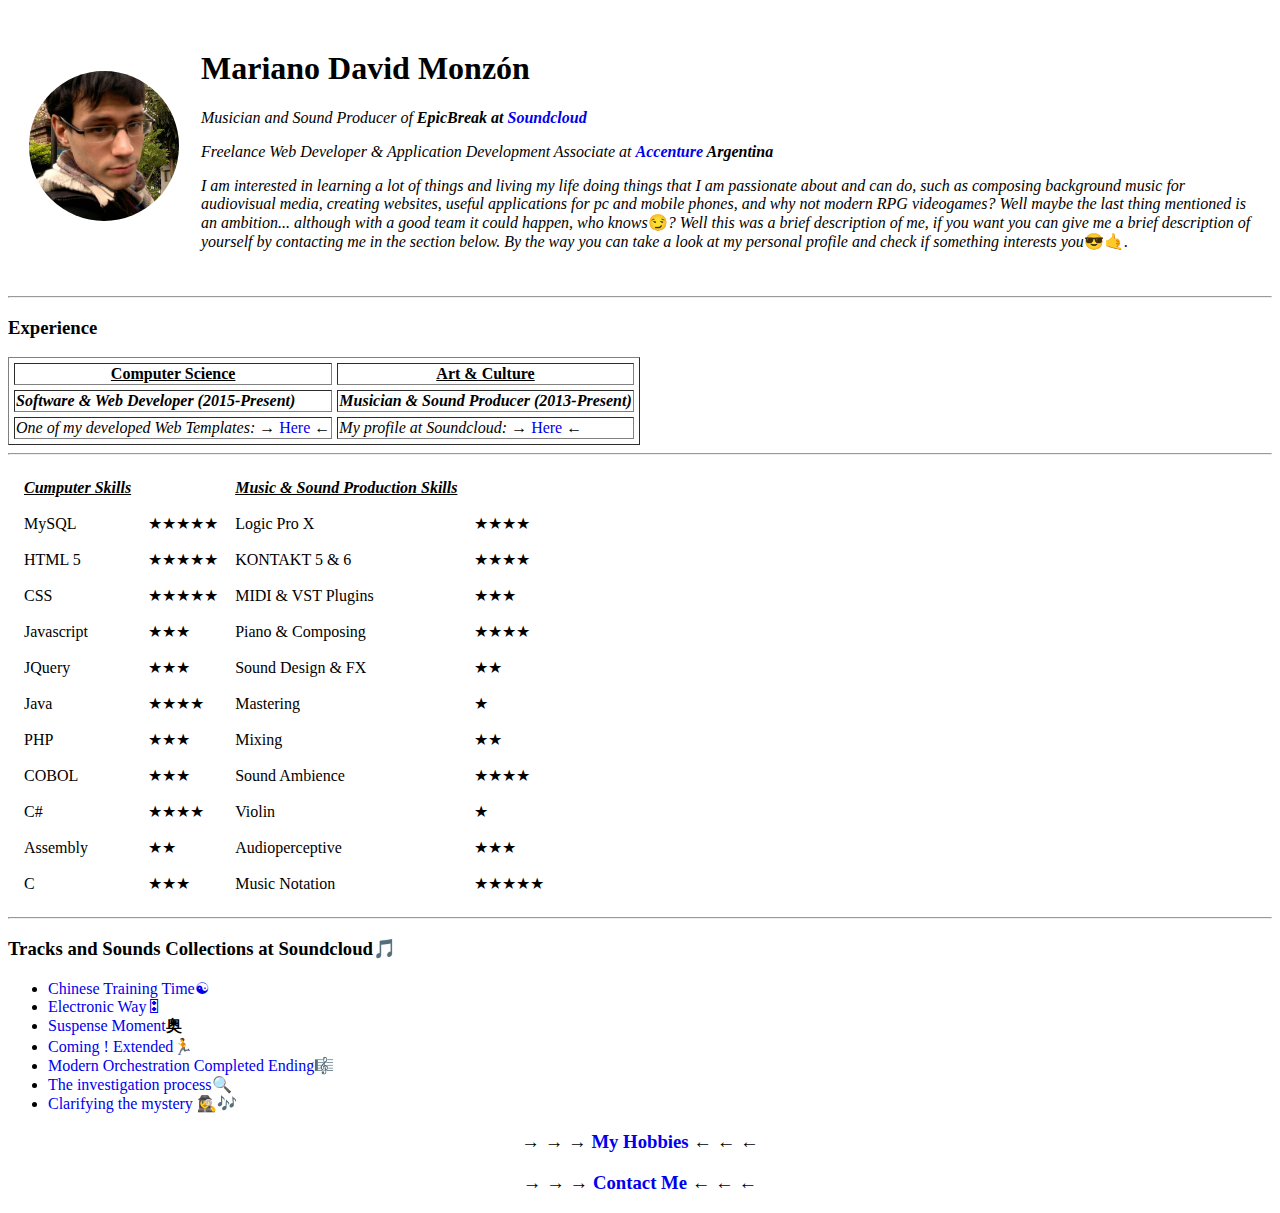
==== index.html @ 82ca603f "Add initial resume website files" ====
<!DOCTYPE html>
<html lang="en">

<head>
    <meta charset="UTF-8">
    <meta name="viewport" content="width=device-width, initial-scale=1.0">
    <title>∑ Mariano's Personal Website</title>
</head>


<body>
    <table cellspacing="20">
        <tr>
            <td><img src="Images/Profile_Picture.png" height="150 px" width="150 px" style="border-radius: 100px;"
                    alt="Mariano Profile Picture"></td>
            <td>
                <h1>Mariano David Monzón</h1>


                <p><em>Musician and Sound Producer of <strong>EpicBreak at
                            <a href="https://soundcloud.com/discover" style="text-decoration: none;"
                                target="_blank">Soundcloud</a></strong></em></p>
                <p><em>Freelance Web Developer & Application Development Associate at <strong><a
                            href="https://www.accenture.com/ar-es" style="text-decoration: none;"
                            target="_blank">Accenture</a>
                            Argentina</strong></em></p>

                <p><em>I am interested in learning a lot of things and living my life doing things that I am passionate about and can do,
                    such as composing background music for audiovisual media, creating websites, useful applications for
                    pc and mobile phones, and why not modern RPG videogames? Well maybe the last thing mentioned
                    is an ambition... although with a good team it could happen, who knows</em>😏<em>?
                    Well this was a brief description of me, if you want you can give me a brief description of yourself
                    by contacting me in the section below. By the way you can take a look at my personal profile and
                    check if something interests you</em>😎🤙.</p>
            </td>
        </tr>
    </table>
    <hr>

    <h3>Experience</h3>
    <table border="1" cellspacing="5">
        <thead>

            <th><u>Computer Science</u></th>
            <th><u>Art & Culture</u></th>

        </thead>
        <tbody>

            <tr>

                <td><b><i>Software & Web Developer (2015-Present)</i></b></td>
                <td><b><i>Musician & Sound
                            Producer (2013-Present)</i></b></td>

            </tr>
            <tr>

                <td><i>One of my developed Web Templates: </i><strong>→ </strong><a
                        href="https://optimistic-ardinghelli-edeb0c.netlify.app/" style="text-decoration: none;"
                        target="_blank">Here</a><strong> ←</strong></td>

                <td><i>My profile at Soundcloud: </i><strong>→ </strong><a href="https://soundcloud.com/epicbreak"
                        style="text-decoration: none;" target="_blank">Here</a><strong> ←
                    </strong></td>
            </tr>
        </tbody>
    </table>
    <hr>
    <table cellspacing="15">
        <thead>
            <tr>
                <td><u><strong><i>Cumputer Skills</i></strong></u></td>
                <td></td>
                <td><u><strong><i>Music & Sound Production Skills</i></strong></u></td>
                <td></td>
            </tr>

        </thead>
        <tbody>
            <tr>
                <td>MySQL</td>
                <td>★★★★★</td>
                <td>Logic Pro X</td>
                <td>★★★★</td>
            </tr>
            <tr>
                <td>HTML 5</td>
                <td>★★★★★</td>
                <td>KONTAKT 5 & 6</td>
                <td>★★★★</td>
            </tr>
            <tr>
                <td>CSS</td>
                <td>★★★★★</td>
                <td>MIDI & VST Plugins</td>
                <td>★★★</td>
            </tr>
            <tr>
                <td>Javascript</td>
                <td>★★★</td>
                <td>Piano & Composing</td>
                <td>★★★★</td>
            </tr>
            <tr>
                <td>JQuery</td>
                <td>★★★</td>
                <td>Sound Design & FX</td>
                <td>★★</td>
            </tr>
            <tr>
                <td>Java</td>
                <td>★★★★</td>
                <td>Mastering</td>
                <td>★</td>
            </tr>
            <tr>
                <td>PHP</td>
                <td>★★★</td>
                <td>Mixing</td>
                <td>★★</td>
            </tr>
            <tr>
                <td>COBOL</td>
                <td>★★★</td>
                <td>Sound Ambience</td>
                <td>★★★★</td>
            </tr>
            <tr>
                <td>C#</td>
                <td>★★★★</td>
                <td>Violin</td>
                <td>★</td>
            </tr>
            <tr>
                <td>Assembly</td>
                <td>★★</td>
                <td>Audioperceptive</td>
                <td>★★★</td>
            </tr>
            <tr>
                <td>C</td>
                <td>★★★</td>
                <td>Music Notation</td>
                <td>★★★★★</td>
            </tr>
        </tbody>
    </table>
 
<hr>
    <h3>Tracks and Sounds Collections at Soundcloud🎵</h3>
    <ul>
        <li><a href="https://soundcloud.com/epicbreak/chinese-training-time" style="text-decoration: none;"
                target="_blank">Chinese Training Time☯</a></li>
        <li><a href="https://soundcloud.com/epicbreak/electronic-way" style="text-decoration: none;"
                target="_blank">Electronic Way🎛</a></li>
        <li><a href="https://soundcloud.com/epicbreak/suspense-moment" style="text-decoration: none;"
                target="_blank">Suspense Moment</a><b>奥</b></li>
        <li><a href="https://soundcloud.com/epicbreak/action-coming-extended" style="text-decoration: none;"
                target="_blank"> Coming ! Extended🏃</a></li>
        <li><a href="https://soundcloud.com/epicbreak/modern-orchestration-completed-ending"
                style="text-decoration: none;" target="_blank">Modern Orchestration
                Completed Ending🎼 </a></li>
        <li><a href="https://soundcloud.com/epicbreak/the-investigation-process-wav" style="text-decoration: none;"
                target="_blank">The investigation process🔍</a>
        </li>
        <li><a href="https://soundcloud.com/epicbreak/clarifying-the-mystery" style="text-decoration: none;"
                target="_blank">Clarifying the mystery 🕵️‍♀️🎶</a></li>
    </ul>


    <h3 style="text-align: center;"><strong>→ → → </strong><a href="hobbies.html" style="text-decoration: none;"
            target="_blank">My Hobbies</a>
        <strong> ← ← ←</strong></h3>

    <h3 style="text-align:center;"><strong>→ → → </strong><a href="contact-me.html" style="text-decoration: none;"
            target="_blank">Contact Me</a>
        <strong> ← ← ←</strong></h3>
    </h3>
</body>

</html>
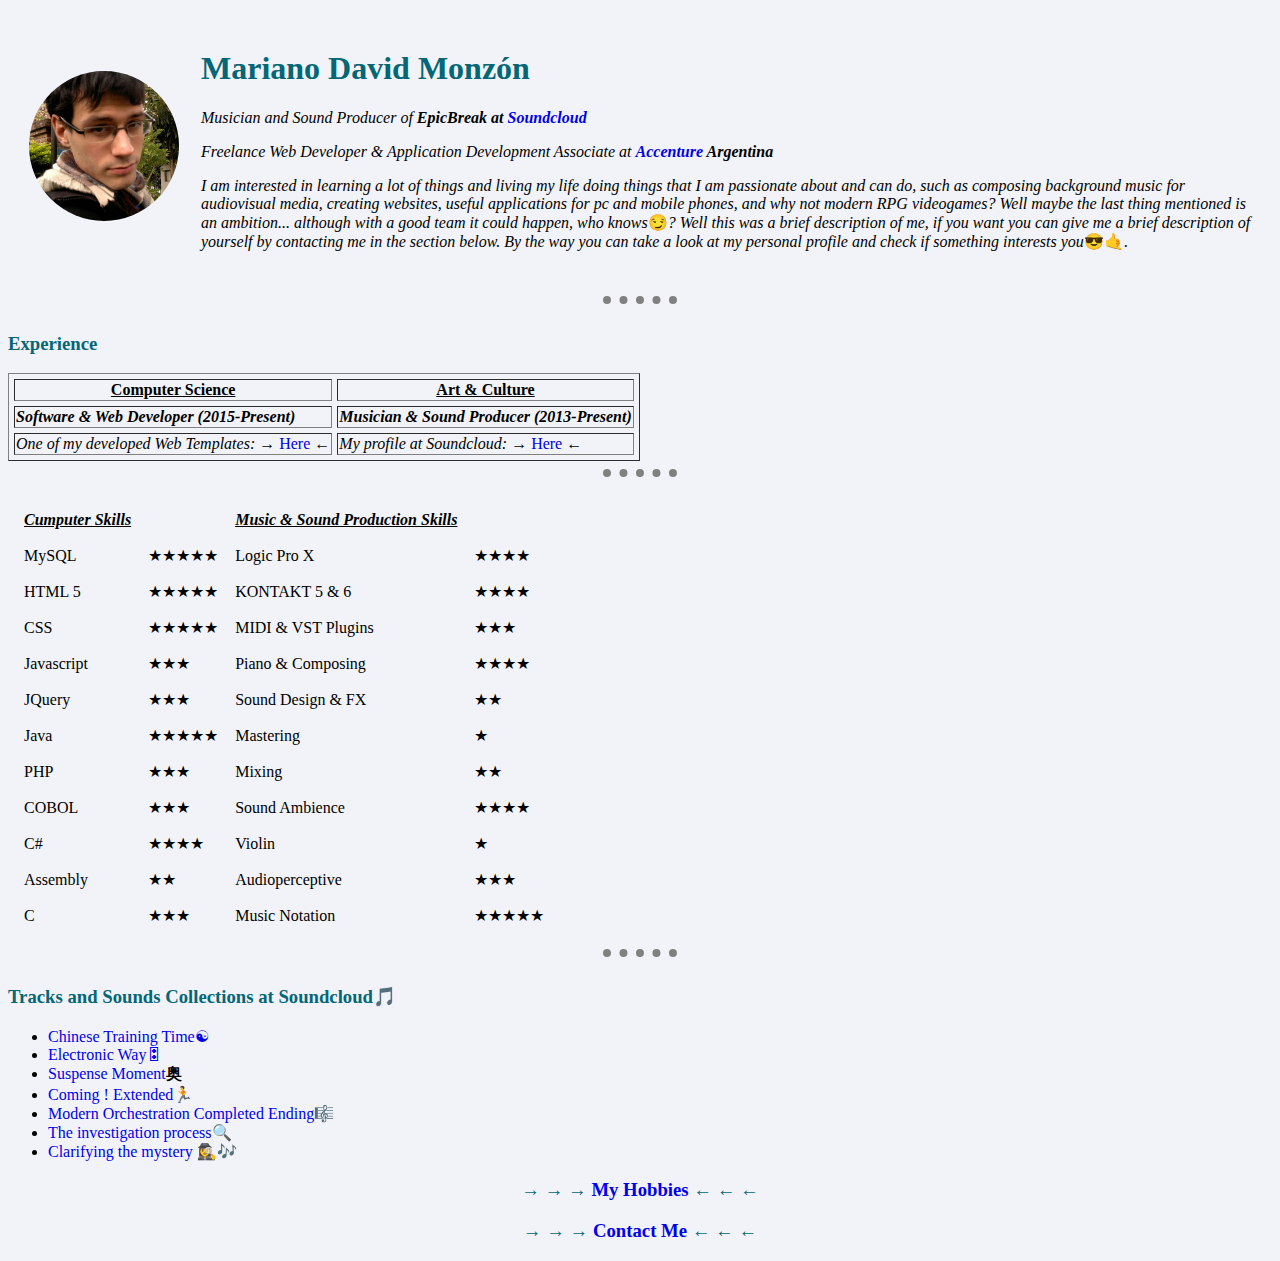
==== commit b43cc2b9: "Add files via upload" ====
--- a/index.html
+++ b/index.html
@@ -5,7 +5,9 @@
     <meta charset="UTF-8">
     <meta name="viewport" content="width=device-width, initial-scale=1.0">
     <title>∑ Mariano's Personal Website</title>
+    <link rel="stylesheet" href="css/style.css">
 </head>
+
 
 
 <body>
@@ -110,7 +112,7 @@
             </tr>
             <tr>
                 <td>Java</td>
-                <td>★★★★</td>
+                <td>★★★★★</td>
                 <td>Mastering</td>
                 <td>★</td>
             </tr>
--- a/css/style.css
+++ b/css/style.css
@@ -0,0 +1,19 @@
+ body {
+     background-color: #f1f3f8;
+ }
+
+ h1 {
+     color: #056676;
+ }
+h3{
+    color: #056676;
+}
+ hr {
+     padding: 5px;
+     color: #8d93ab;
+     border-style: none;
+     border-top-style: dotted;
+     border-color: grey;
+     border-width: 8px;
+     width: 5%;
+ }
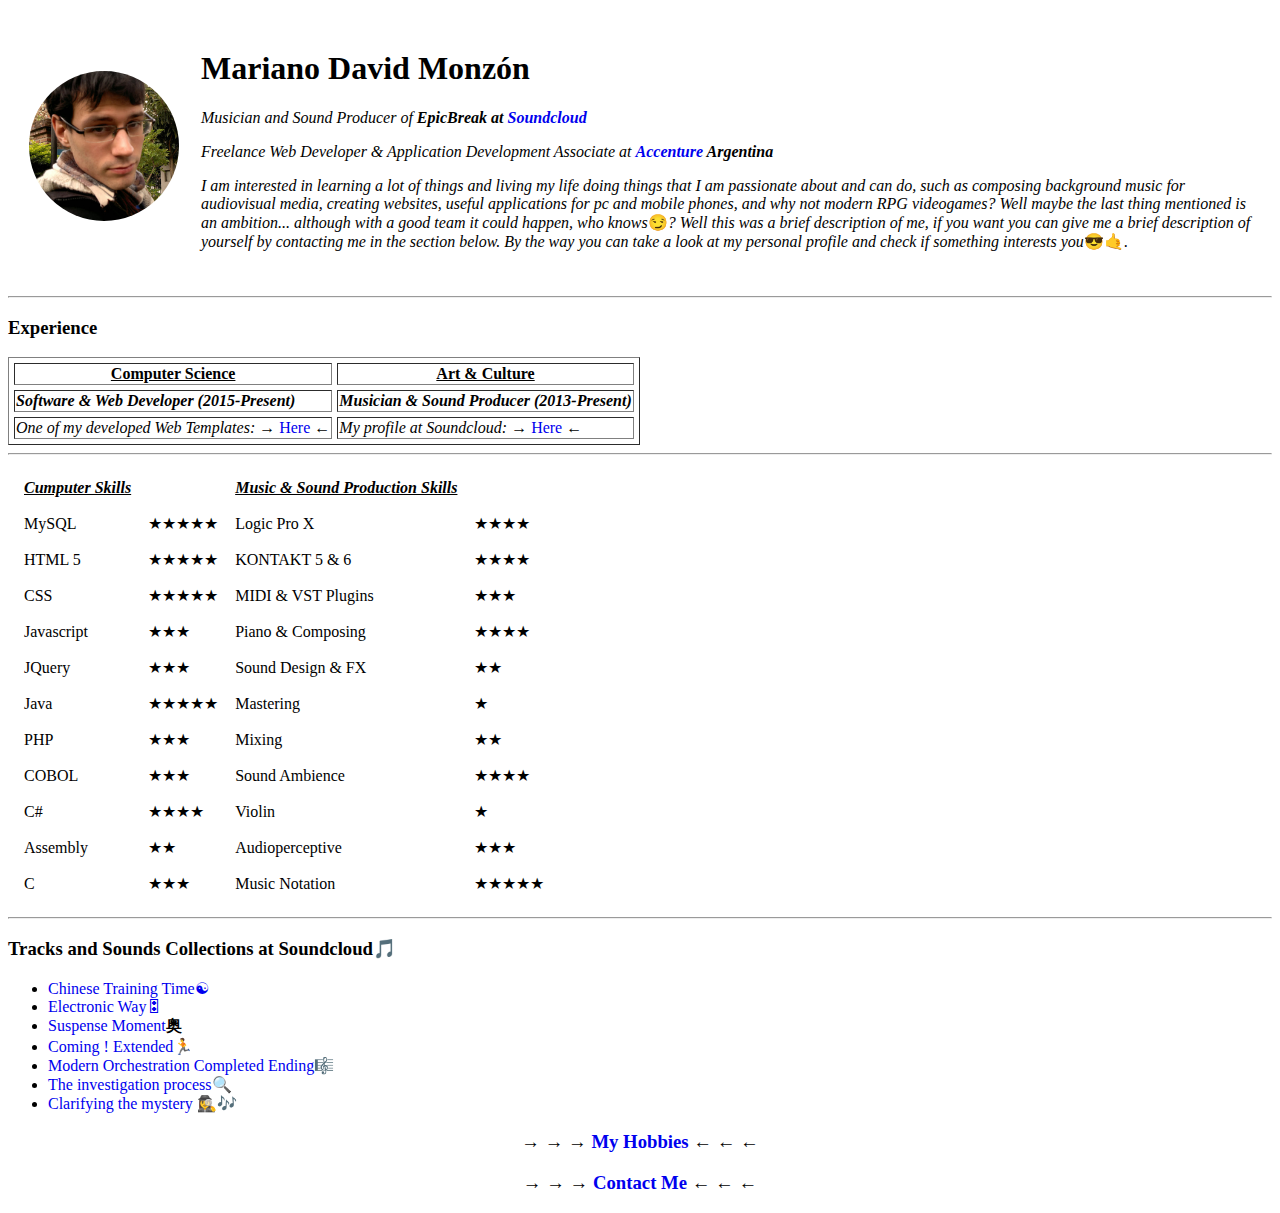
==== commit d69ac0ec: "Add files via upload" ====
--- a/index.html
+++ b/index.html
@@ -5,7 +5,7 @@
     <meta charset="UTF-8">
     <meta name="viewport" content="width=device-width, initial-scale=1.0">
     <title>∑ Mariano's Personal Website</title>
-    <link rel="stylesheet" href="css/style.css">
+    <link rel="stylesheet" href="https://github.com/this-site-cant-be-reached/resume/blob/master/css/style.css">
 </head>
 
 
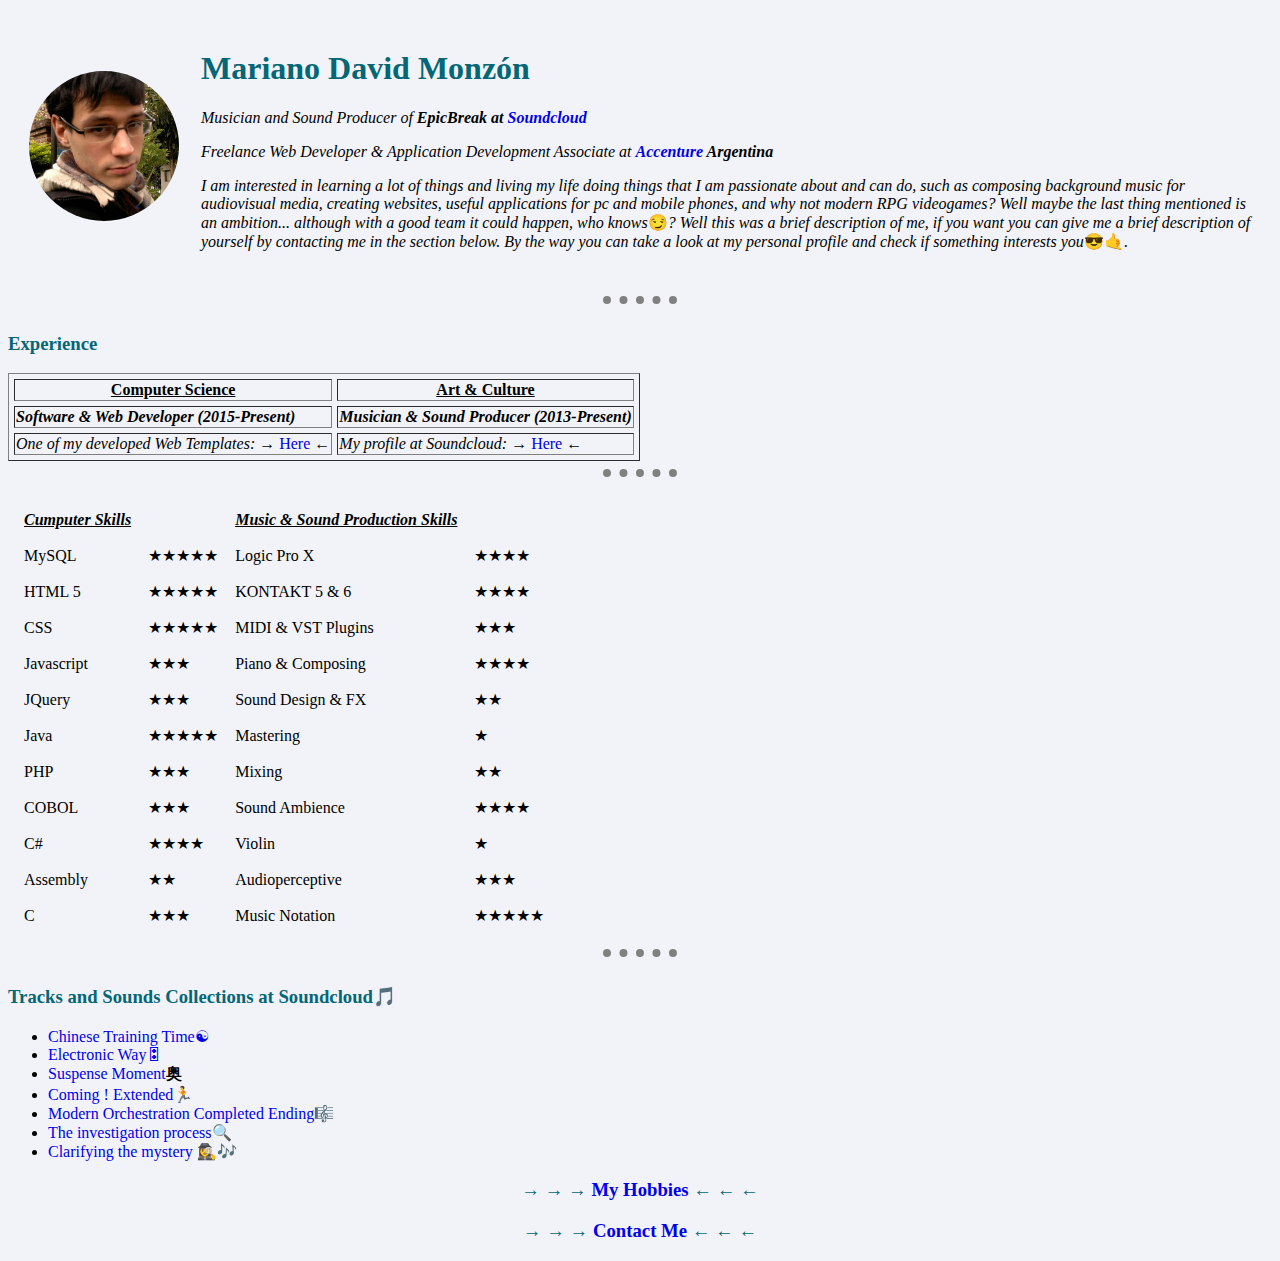
==== commit 3833b7bf: "Add files via upload" ====
--- a/index.html
+++ b/index.html
@@ -5,7 +5,7 @@
     <meta charset="UTF-8">
     <meta name="viewport" content="width=device-width, initial-scale=1.0">
     <title>∑ Mariano's Personal Website</title>
-    <link rel="stylesheet" href="https://github.com/this-site-cant-be-reached/resume/blob/master/css/style.css">
+    <link rel="stylesheet" href="css/style.css">
 </head>
 
 
--- a/css/style.css
+++ b/css/style.css
@@ -0,0 +1,19 @@
+ body {
+     background-color: #f1f3f8;
+ }
+
+ h1 {
+     color: #056676;
+ }
+h3{
+    color: #056676;
+}
+ hr {
+     padding: 5px;
+     color: #8d93ab;
+     border-style: none;
+     border-top-style: dotted;
+     border-color: grey;
+     border-width: 8px;
+     width: 5%;
+ }
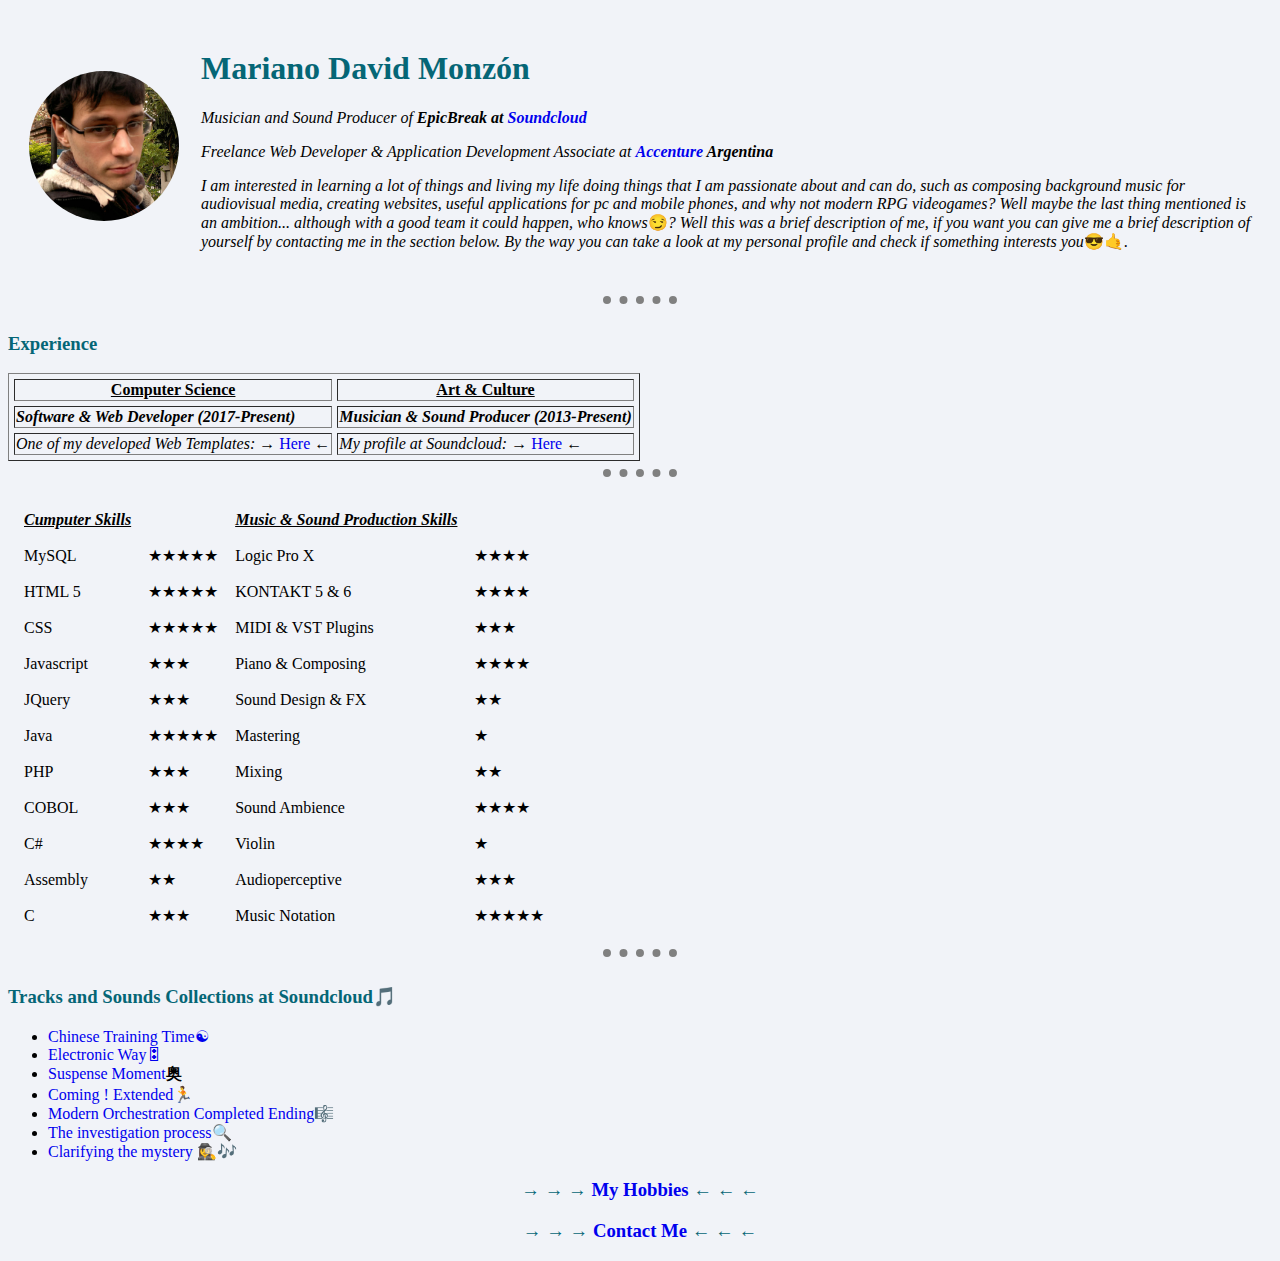
==== commit fa5327b7: "Add files via upload" ====
--- a/index.html
+++ b/index.html
@@ -51,7 +51,7 @@
 
             <tr>
 
-                <td><b><i>Software & Web Developer (2015-Present)</i></b></td>
+                <td><b><i>Software & Web Developer (2017-Present)</i></b></td>
                 <td><b><i>Musician & Sound
                             Producer (2013-Present)</i></b></td>
 
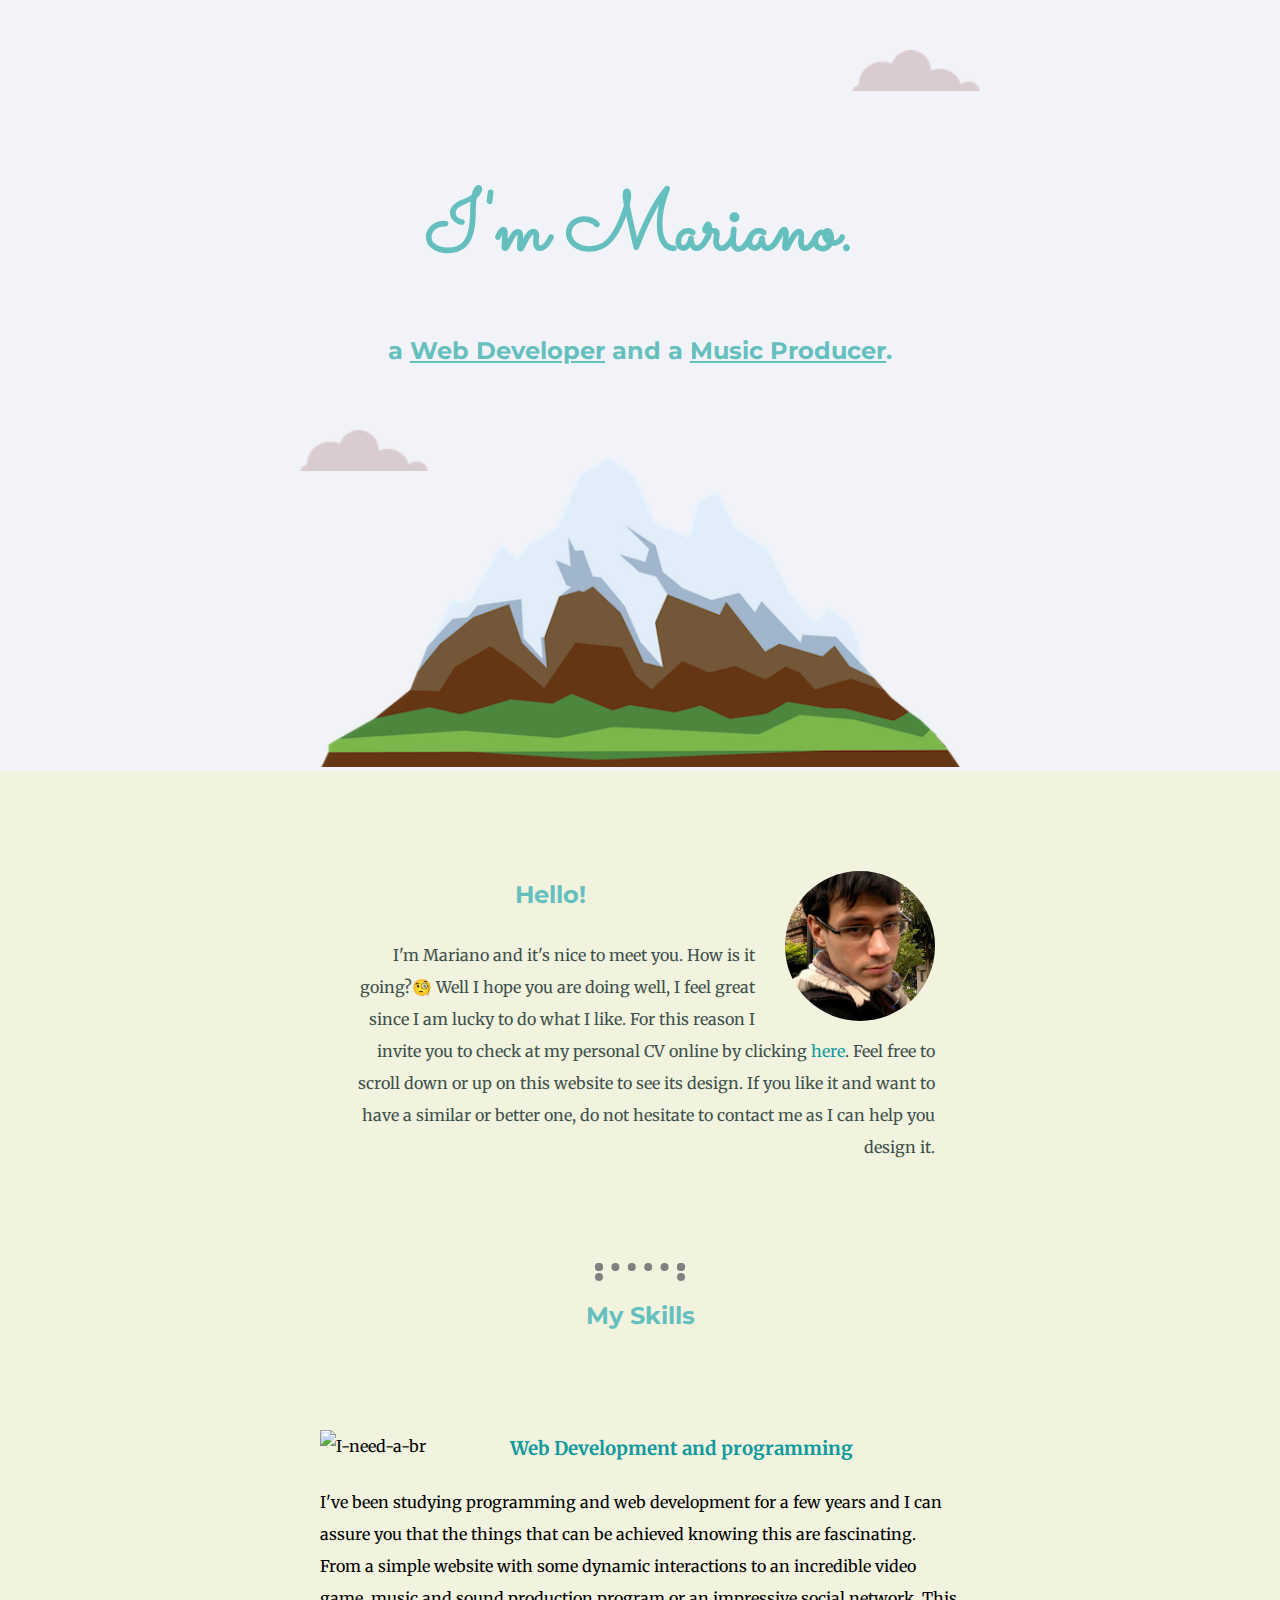
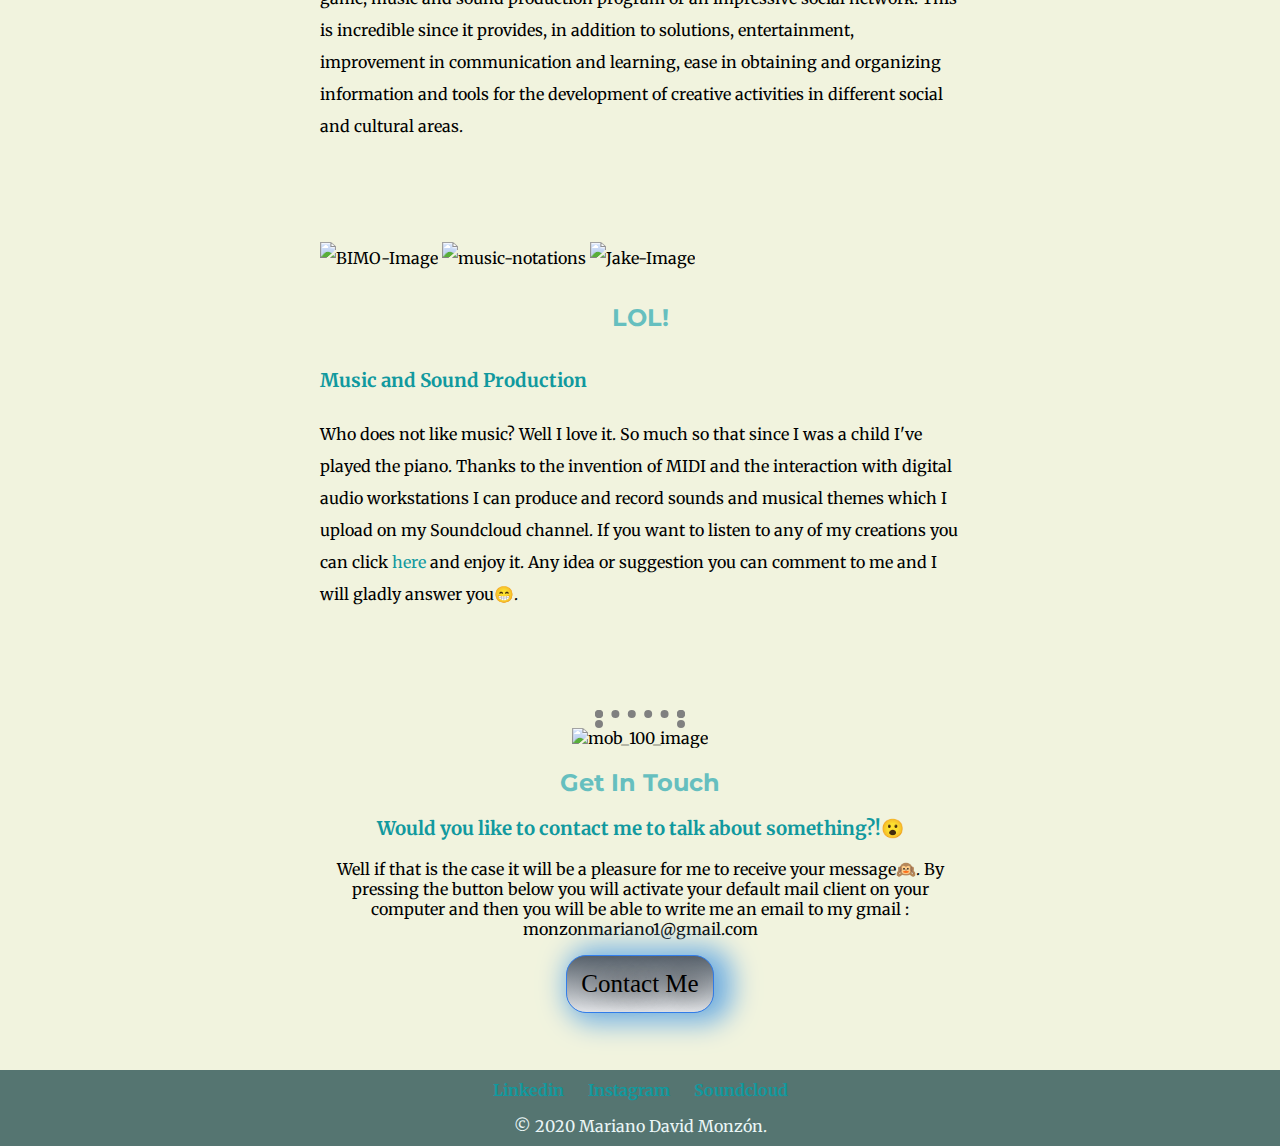
==== commit e41f2718: "Add files via upload" ====
--- a/index.html
+++ b/index.html
@@ -4,181 +4,97 @@
 <head>
     <meta charset="UTF-8">
     <meta name="viewport" content="width=device-width, initial-scale=1.0">
-    <title>∑ Mariano's Personal Website</title>
-    <link rel="stylesheet" href="css/style.css">
+    <title>Mariano David Monzón</title>
+    <link rel="stylesheet" type="text/css" href="css/styles.css">
+    <link rel="shortcut icon" href="favicon.ico" type="image/x-icon">
+    <link href="https://fonts.googleapis.com/css2?family=Merriweather&family=Montserrat&family=Sacramento&display=swap"
+        rel="stylesheet">
+
+
 </head>
 
+<body>
+    <div class="top-container">
+        <img class="top-cloud" src="images/cloud.png" alt="cloud-image">
+        <h1>I'm Mariano.</h1>
+        <h2>a <span>Web Developer</span> and a <span>Music Producer</span>.</h2>
+        <img class="bottom-cloud" src="images/cloud.png" alt="cloud-image">
+        <img class="mountain-image" src="images/mountain.png" alt="mountain-image">
+    </div>
+
+    <div class="middle-container">
+        <div class="profile-container">
+           <div class="profile-row">
+            <img class="profile-image" src="images/Profile_Picture.png" 
+               alt="profile-picture">
+               <h2 class="hello-title">Hello!</h2>
+            <p style="color: #40514E;">I'm Mariano and it's nice to meet you. How is it going?🧐 Well I hope you are
+                doing well, I feel great since I am lucky to do what I like. For this reason I invite you to check at my
+                personal CV online by clicking <a href="Personal Profile CV/cv-profile.html" style="padding: 0;" target="_blank">here</a>. Feel free to scroll down or up on this website to see its
+                design. If you like it and want to have a similar or better one, do not hesitate to contact me as I can
+                help you design it.
+            </p>
+           </div>
+        </div>
+        <hr>
+        <div class="skills">
+            <h2>My Skills</h2>
+            <div class="skill-row">
 
 
-<body>
-    <table cellspacing="20">
-        <tr>
-            <td><img src="Images/Profile_Picture.png" height="150 px" width="150 px" style="border-radius: 100px;"
-                    alt="Mariano Profile Picture"></td>
-            <td>
-                <h1>Mariano David Monzón</h1>
+                <img class="br-image" src="https://media.giphy.com/media/W3ehsQX3FBEbIrSvlr/giphy.gif" alt="I-need-a-br">
+                <h3>Web Development and programming</h3>
+                <p>I've been studying programming and web development for a few years and I can assure you that the
+                    things that can be achieved knowing this are fascinating. From a simple website with some dynamic
+                    interactions to an incredible video game, music and sound production program or an impressive
+                    social network. This is incredible since it provides, in addition to solutions, entertainment,
+                    improvement in communication and learning, ease in obtaining and organizing information and tools
+                    for the development of creative activities in different social and cultural areas.</p>
+            </div>
+
+            <div class="skill-row">
+
+                <img class="bimo-image" src="https://media.giphy.com/media/aLI73eIgT41b2/giphy.gif" alt="BIMO-Image">
+                <img class="music-notation-image" src="https://media.giphy.com/media/3gIPV5Ug4gKZavnsrg/giphy.gif"
+                    alt="music-notations">
+
+                <img class="jake-image" src="https://media.giphy.com/media/1qktVRi0xWSxQZnzPI/giphy.gif"
+                    alt="Jake-Image">
+
+                <h2 class="middle-lol">LOL!</h2>
+                <h3>Music and Sound Production</h3>
+                <p>Who does not like music? Well I love it. So much so that since I was a child I've played the piano.
+                    Thanks to the invention of MIDI and the interaction with digital audio workstations I can produce
+                    and record sounds and musical themes which I upload on my Soundcloud channel. If you want to listen
+                    to any of my creations you can click <a href="https://soundcloud.com/epicbreak"
+                        style="padding: 0;" target="_blank">here </a>and enjoy it. Any idea or suggestion you can
+                    comment to me
+                    and I will gladly answer you😁.</p>
+            </div>
+        </div>
+        <hr>
+        <div class="contact-me">
+            <img class="mob-image" src="https://media.giphy.com/media/Yl5VGKskuiKrv6R2pN/giphy.gif" alt="mob_100_image">
+            <h2>Get In Touch</h2>
+            <h3>Would you like to contact me to talk about something?!😮</h3>
+            <p>Well if that is the case it will be a pleasure for me to receive your message🙉. By pressing the button
+                below you will activate your default mail client on your computer and then you will be able to write me an email to my
+                gmail : monzonmariano1@gmail.com</p>
+           <div class="div-del-button" style="width: 50%; height: 100px; text-align: center;">   
+            <a class="BUTTON_DZH" href="mailto:monzonmariano1@gmail.com">Contact Me</a>
+            </div>
+        </div>
+    </div>
 
 
-                <p><em>Musician and Sound Producer of <strong>EpicBreak at
-                            <a href="https://soundcloud.com/discover" style="text-decoration: none;"
-                                target="_blank">Soundcloud</a></strong></em></p>
-                <p><em>Freelance Web Developer & Application Development Associate at <strong><a
-                            href="https://www.accenture.com/ar-es" style="text-decoration: none;"
-                            target="_blank">Accenture</a>
-                            Argentina</strong></em></p>
-
-                <p><em>I am interested in learning a lot of things and living my life doing things that I am passionate about and can do,
-                    such as composing background music for audiovisual media, creating websites, useful applications for
-                    pc and mobile phones, and why not modern RPG videogames? Well maybe the last thing mentioned
-                    is an ambition... although with a good team it could happen, who knows</em>😏<em>?
-                    Well this was a brief description of me, if you want you can give me a brief description of yourself
-                    by contacting me in the section below. By the way you can take a look at my personal profile and
-                    check if something interests you</em>😎🤙.</p>
-            </td>
-        </tr>
-    </table>
-    <hr>
-
-    <h3>Experience</h3>
-    <table border="1" cellspacing="5">
-        <thead>
-
-            <th><u>Computer Science</u></th>
-            <th><u>Art & Culture</u></th>
-
-        </thead>
-        <tbody>
-
-            <tr>
-
-                <td><b><i>Software & Web Developer (2017-Present)</i></b></td>
-                <td><b><i>Musician & Sound
-                            Producer (2013-Present)</i></b></td>
-
-            </tr>
-            <tr>
-
-                <td><i>One of my developed Web Templates: </i><strong>→ </strong><a
-                        href="https://optimistic-ardinghelli-edeb0c.netlify.app/" style="text-decoration: none;"
-                        target="_blank">Here</a><strong> ←</strong></td>
-
-                <td><i>My profile at Soundcloud: </i><strong>→ </strong><a href="https://soundcloud.com/epicbreak"
-                        style="text-decoration: none;" target="_blank">Here</a><strong> ←
-                    </strong></td>
-            </tr>
-        </tbody>
-    </table>
-    <hr>
-    <table cellspacing="15">
-        <thead>
-            <tr>
-                <td><u><strong><i>Cumputer Skills</i></strong></u></td>
-                <td></td>
-                <td><u><strong><i>Music & Sound Production Skills</i></strong></u></td>
-                <td></td>
-            </tr>
-
-        </thead>
-        <tbody>
-            <tr>
-                <td>MySQL</td>
-                <td>★★★★★</td>
-                <td>Logic Pro X</td>
-                <td>★★★★</td>
-            </tr>
-            <tr>
-                <td>HTML 5</td>
-                <td>★★★★★</td>
-                <td>KONTAKT 5 & 6</td>
-                <td>★★★★</td>
-            </tr>
-            <tr>
-                <td>CSS</td>
-                <td>★★★★★</td>
-                <td>MIDI & VST Plugins</td>
-                <td>★★★</td>
-            </tr>
-            <tr>
-                <td>Javascript</td>
-                <td>★★★</td>
-                <td>Piano & Composing</td>
-                <td>★★★★</td>
-            </tr>
-            <tr>
-                <td>JQuery</td>
-                <td>★★★</td>
-                <td>Sound Design & FX</td>
-                <td>★★</td>
-            </tr>
-            <tr>
-                <td>Java</td>
-                <td>★★★★★</td>
-                <td>Mastering</td>
-                <td>★</td>
-            </tr>
-            <tr>
-                <td>PHP</td>
-                <td>★★★</td>
-                <td>Mixing</td>
-                <td>★★</td>
-            </tr>
-            <tr>
-                <td>COBOL</td>
-                <td>★★★</td>
-                <td>Sound Ambience</td>
-                <td>★★★★</td>
-            </tr>
-            <tr>
-                <td>C#</td>
-                <td>★★★★</td>
-                <td>Violin</td>
-                <td>★</td>
-            </tr>
-            <tr>
-                <td>Assembly</td>
-                <td>★★</td>
-                <td>Audioperceptive</td>
-                <td>★★★</td>
-            </tr>
-            <tr>
-                <td>C</td>
-                <td>★★★</td>
-                <td>Music Notation</td>
-                <td>★★★★★</td>
-            </tr>
-        </tbody>
-    </table>
- 
-<hr>
-    <h3>Tracks and Sounds Collections at Soundcloud🎵</h3>
-    <ul>
-        <li><a href="https://soundcloud.com/epicbreak/chinese-training-time" style="text-decoration: none;"
-                target="_blank">Chinese Training Time☯</a></li>
-        <li><a href="https://soundcloud.com/epicbreak/electronic-way" style="text-decoration: none;"
-                target="_blank">Electronic Way🎛</a></li>
-        <li><a href="https://soundcloud.com/epicbreak/suspense-moment" style="text-decoration: none;"
-                target="_blank">Suspense Moment</a><b>奥</b></li>
-        <li><a href="https://soundcloud.com/epicbreak/action-coming-extended" style="text-decoration: none;"
-                target="_blank"> Coming ! Extended🏃</a></li>
-        <li><a href="https://soundcloud.com/epicbreak/modern-orchestration-completed-ending"
-                style="text-decoration: none;" target="_blank">Modern Orchestration
-                Completed Ending🎼 </a></li>
-        <li><a href="https://soundcloud.com/epicbreak/the-investigation-process-wav" style="text-decoration: none;"
-                target="_blank">The investigation process🔍</a>
-        </li>
-        <li><a href="https://soundcloud.com/epicbreak/clarifying-the-mystery" style="text-decoration: none;"
-                target="_blank">Clarifying the mystery 🕵️‍♀️🎶</a></li>
-    </ul>
-
-
-    <h3 style="text-align: center;"><strong>→ → → </strong><a href="hobbies.html" style="text-decoration: none;"
-            target="_blank">My Hobbies</a>
-        <strong> ← ← ←</strong></h3>
-
-    <h3 style="text-align:center;"><strong>→ → → </strong><a href="contact-me.html" style="text-decoration: none;"
-            target="_blank">Contact Me</a>
-        <strong> ← ← ←</strong></h3>
-    </h3>
+    <div class="bottom-container">
+        <a class="footer-link" href="https://www.linkedin.com/in/marianodavidmonzon/"
+            target="_blank"><b>Linkedin</b></a>
+        <a class="footer-link" href="https://www.instagram.com/ma.riano253/?hl=es-la"
+            target="_blank"><b>Instagram</b></a>
+        <a class="footer-link" href="https://soundcloud.com/epicbreak" target="_blank"><b>Soundcloud</b></a>
+        <p style="margin-bottom: 0; color: #EAF6F6;">© 2020 Mariano David Monzón.</p>
+    </div>
 </body>
 
 </html>--- a/css/styles.css
+++ b/css/styles.css
@@ -0,0 +1,313 @@
+body {
+    margin: 0;
+    text-align: center;
+    /* this will center everything without a width or height*/
+    font-family: 'Merriweather',
+        serif;
+}
+
+hr{ 
+
+    width: 5%;
+    margin: auto;
+    border: dotted;
+    border-bottom-style: none;
+    border-width: 8px ;
+    padding: 5px;
+    
+}
+
+h1 {
+    color: #66BFBF;
+    font-size: 5.2rem;
+    margin: 50px auto 0 auto;
+    font-family: 'Sacramento',
+        cursive;
+    line-height: 2;    
+}
+
+h2 {
+    color: #66BFBF;
+    font-size: 1.5rem;
+    font-family: 'Montserrat',
+        sans-serif;
+}
+
+h3{
+    color: #11999E;
+}
+a{  
+    padding: 10px 10px ;
+    text-decoration: none;
+    color: #11999E;
+}
+
+/* h1 {
+    font-family: 'Montserrat',
+        sans-serif;
+} */
+
+.top-container {
+   
+    background-color: #f1f3f8;
+    position: relative;
+    padding-top: 100px;
+}
+
+.middle-container {
+    
+    background-color: #f1f3de;
+}
+
+.bottom-container {
+    padding: 10px 10px;
+    background-color: #557571;
+
+}
+
+span {
+    text-decoration: underline;
+}
+
+.top-cloud {
+    width: 10%;
+    position: absolute;
+    right: 300px;
+    top: 50px;
+}
+
+.bottom-cloud {
+    width: 10%;
+    position: absolute;
+    left: 300px;
+    bottom: 300px;
+}
+
+.btn{
+    margin-bottom: 5px;
+}
+
+.skill-row{
+   position: relative;
+   width: 50%;
+   margin: 100px auto;
+   text-align: left;
+   line-height: 2;
+
+}
+
+/* .skill-row img{
+    width: 25%;
+} */
+
+/* .middle-lol{
+    position: absolute;
+    left: 50%;
+    top: 50%;
+}
+
+.middle-music-notation{
+  
+    position: absolute;
+    left: 35%;
+    top: 0;
+} */
+/* .profile{
+    text-align: right;
+ 
+    width: 50%;
+} */
+
+
+
+
+.profile-container {
+    padding: 50px;
+    
+    clear: both;
+    line-height: 2;
+  
+}
+
+
+.profile-row{
+     width: 50%;
+     margin: 50px auto;
+       text-align: right;
+
+}
+
+.profile-image{
+    
+    height: 150px ;
+    width: 150px;
+    border-radius: 75px;
+    float: right;
+    margin-left: 30px;
+}
+
+.hello-title{
+    text-align: center;
+   
+}
+
+
+.mountain-image{
+    width: 50%;
+}
+
+
+
+.contact-me{
+    padding-bottom: 15px;
+    width: 50%;
+    margin: 0 auto;
+}
+
+.br-image{
+    width: 25%;
+    float: left;
+    margin-right: 30px;
+}
+/* .skill-row img{
+    
+    margin: auto;
+} */
+
+.bimo-image, .jake-image{
+    width: 35%;
+}
+
+/* .bimo-image{
+    margin-left: 20%;
+} */
+.music-notation-image{
+    width: 20%;
+}
+
+.middle-lol{
+    text-align: center;
+}
+
+
+.mob-image{
+    width: 50%;
+}
+/* 
+@media (max-width: 360px){
+
+       .mob-image {
+           width: 50%;
+       }
+}
+      
+     */
+
+.footer-link{
+color: #11999E;
+}
+.footer-link:hover{
+    color: #F1F1F1;
+}
+
+.BUTTON_DZH {
+    background: #58626C;
+    background-image: -webkit-linear-gradient(top, #58626C, #E2E4E7);
+    background-image: -moz-linear-gradient(top, #58626C, #E2E4E7);
+    background-image: -ms-linear-gradient(top, #58626C, #E2E4E7);
+    background-image: -o-linear-gradient(top, #58626C, #E2E4E7);
+    background-image: linear-gradient(to bottom, #58626C, #E2E4E7);
+    -webkit-border-radius: 20px;
+    -moz-border-radius: 20px;
+    border-radius: 20px;
+    color: #000000;
+    font-family: Verdana;
+    font-size: 25px;
+    font-weight: 500;
+    padding: 14px;
+    box-shadow: 9px -3px 45px 19px #79B4E3;
+    -webkit-box-shadow: 9px 1px 26px 10px #79B4E3;
+    -moz-box-shadow: 9px -3px 45px 19px #79B4E3;
+    text-shadow: 5px 1px 24px #000000;
+    border: solid #337FED 1px;
+    text-decoration: none;
+    display: inline-block;
+    cursor: pointer;
+    text-align: center;
+    width: fit-content;
+    margin: auto;
+}
+
+.BUTTON_DZH:hover {
+    border: solid #337FED 0px;
+    background: #7D9AC9;
+    color: #F1F1F1;
+    background-image: -webkit-linear-gradient(top, #7D9AC9, #F1F1F1);
+    background-image: -moz-linear-gradient(top, #7D9AC9, #F1F1F1);
+    background-image: -ms-linear-gradient(top, #7D9AC9, #F1F1F1);
+    background-image: -o-linear-gradient(top, #7D9AC9, #F1F1F1);
+    background-image: linear-gradient(to bottom, #7D9AC9, #F1F1F1);
+    -webkit-border-radius: 20px;
+    -moz-border-radius: 20px;
+    border-radius: 20px;
+    text-decoration: none;
+}
+
+
+
+
+
+
+
+
+/* 
+
+.BUTTON_DZH {
+    background: #3D94F6;
+    background-image: -webkit-linear-gradient(top, #3D94F6, #1E62D0);
+    background-image: -moz-linear-gradient(top, #3D94F6, #1E62D0);
+    background-image: -ms-linear-gradient(top, #3D94F6, #1E62D0);
+    background-image: -o-linear-gradient(top, #3D94F6, #1E62D0);
+    background-image: linear-gradient(to bottom, #3D94F6, #1E62D0);
+    -webkit-border-radius: 20px;
+    -moz-border-radius: 20px;
+    border-radius: 20px;
+    height: 30px;
+    line-height: 34px;
+    color: #FFFFFF;
+    font-family: Verdana;
+    width: 160px;
+    font-size: 27px;
+    font-weight: 200;
+    padding: 16px;
+    box-shadow: 14px 7px 29px 2px #000000;
+    -webkit-box-shadow: 14px 7px 29px 2px #000000;
+    -moz-box-shadow: 14px 7px 29px 2px #000000;
+    text-shadow: 3px 1px 24px #000000;
+    border: solid #337FED 1px;
+    text-decoration: none;
+    display: inline-block;
+    cursor: pointer;
+    text-align: center;
+}
+
+.BUTTON_DZH:hover {
+    border: solid #337FED 1px;
+    background: #1E62D0;
+    background-image: -webkit-linear-gradient(top, #1E62D0, #3D94F6);
+    background-image: -moz-linear-gradient(top, #1E62D0, #3D94F6);
+    background-image: -ms-linear-gradient(top, #1E62D0, #3D94F6);
+    background-image: -o-linear-gradient(top, #1E62D0, #3D94F6);
+    background-image: linear-gradient(to bottom, #1E62D0, #3D94F6);
+    -webkit-border-radius: 20px;
+    -moz-border-radius: 20px;
+    border-radius: 20px;
+    text-decoration: none;
+} */
+
+.div-del-button {
+    width: 50%;
+
+    margin: auto;
+    margin-top: 10px;
+}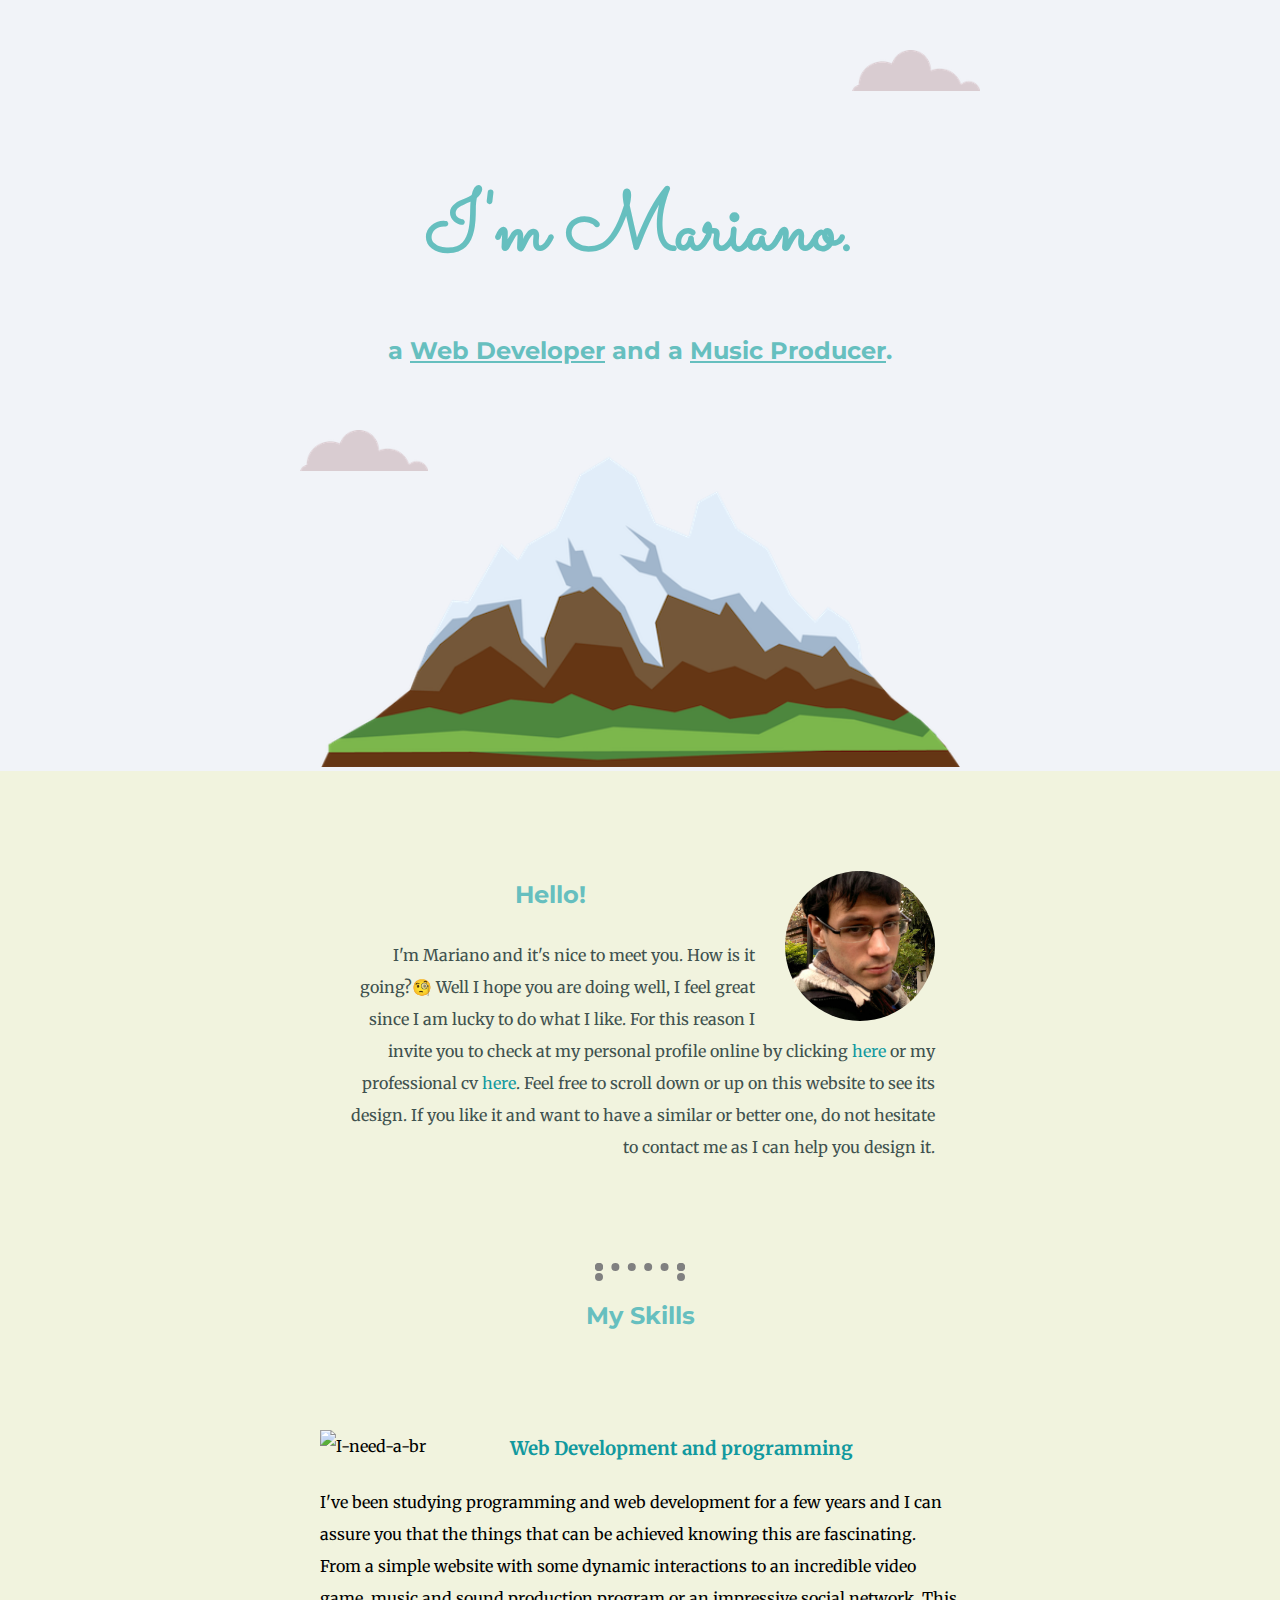
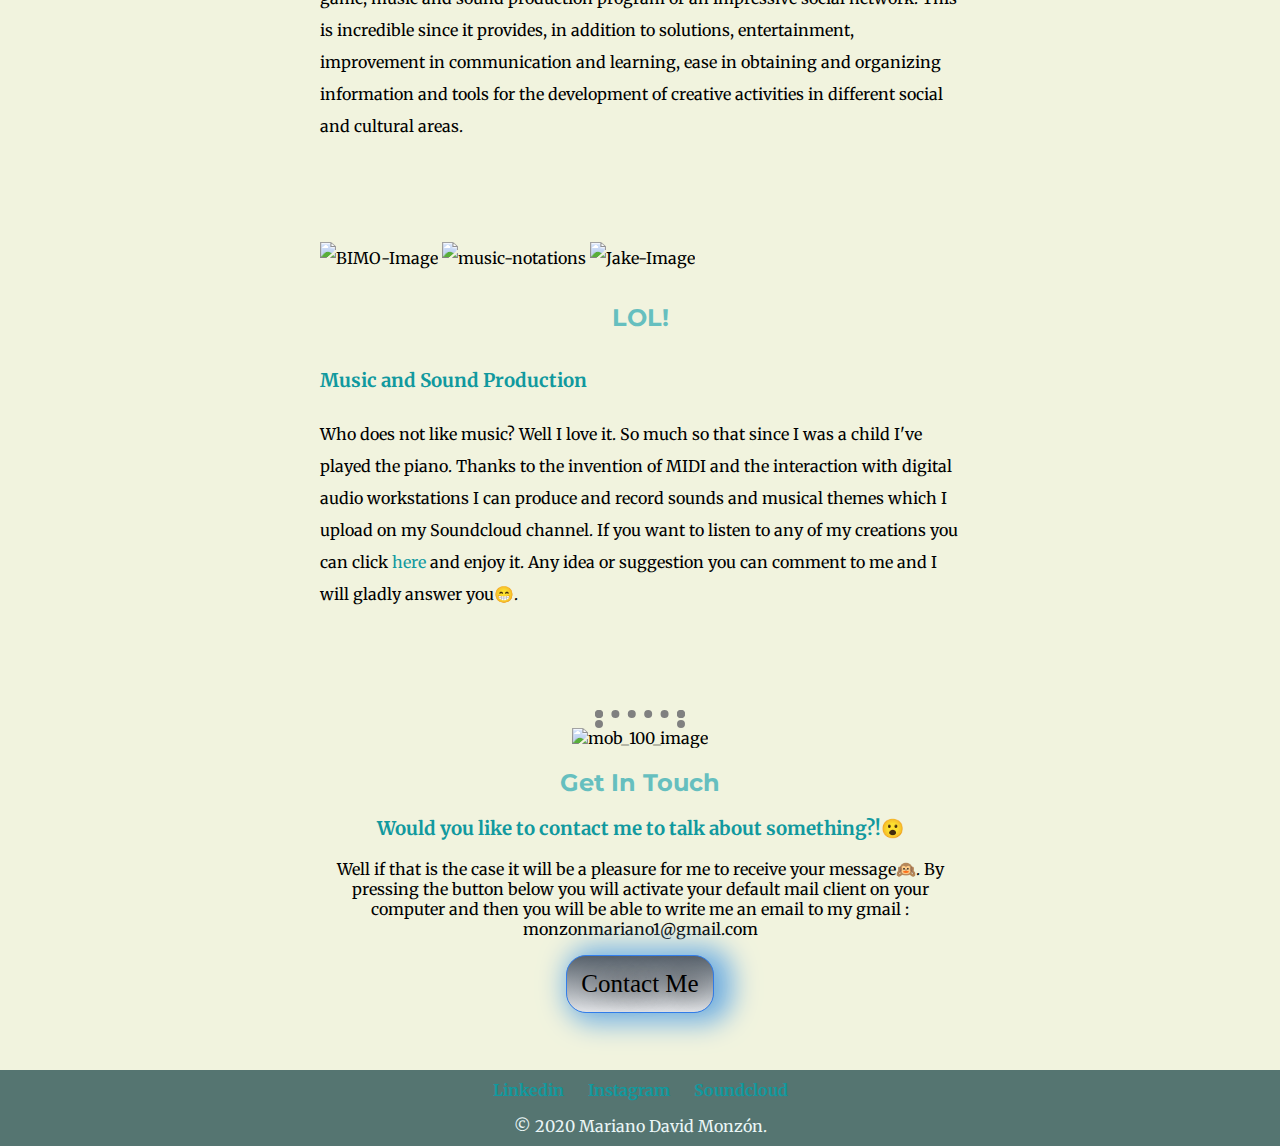
==== commit 62d1e8b1: "Add files via upload" ====
--- a/index.html
+++ b/index.html
@@ -30,7 +30,8 @@
                <h2 class="hello-title">Hello!</h2>
             <p style="color: #40514E;">I'm Mariano and it's nice to meet you. How is it going?🧐 Well I hope you are
                 doing well, I feel great since I am lucky to do what I like. For this reason I invite you to check at my
-                personal CV online by clicking <a href="Personal Profile CV/cv-profile.html" style="padding: 0;" target="_blank">here</a>. Feel free to scroll down or up on this website to see its
+                personal profile online by clicking <a href="Personal Profile CV/cv-profile.html"
+                    style="padding: 0;" target="_blank">here</a> or my professional cv <a href="Pdf Files/Mariano_David_Monzon_2020.pdf" style="padding: 0;" target="_blank"> here</a>. Feel free to scroll down or up on this website to see its
                 design. If you like it and want to have a similar or better one, do not hesitate to contact me as I can
                 help you design it.
             </p>
